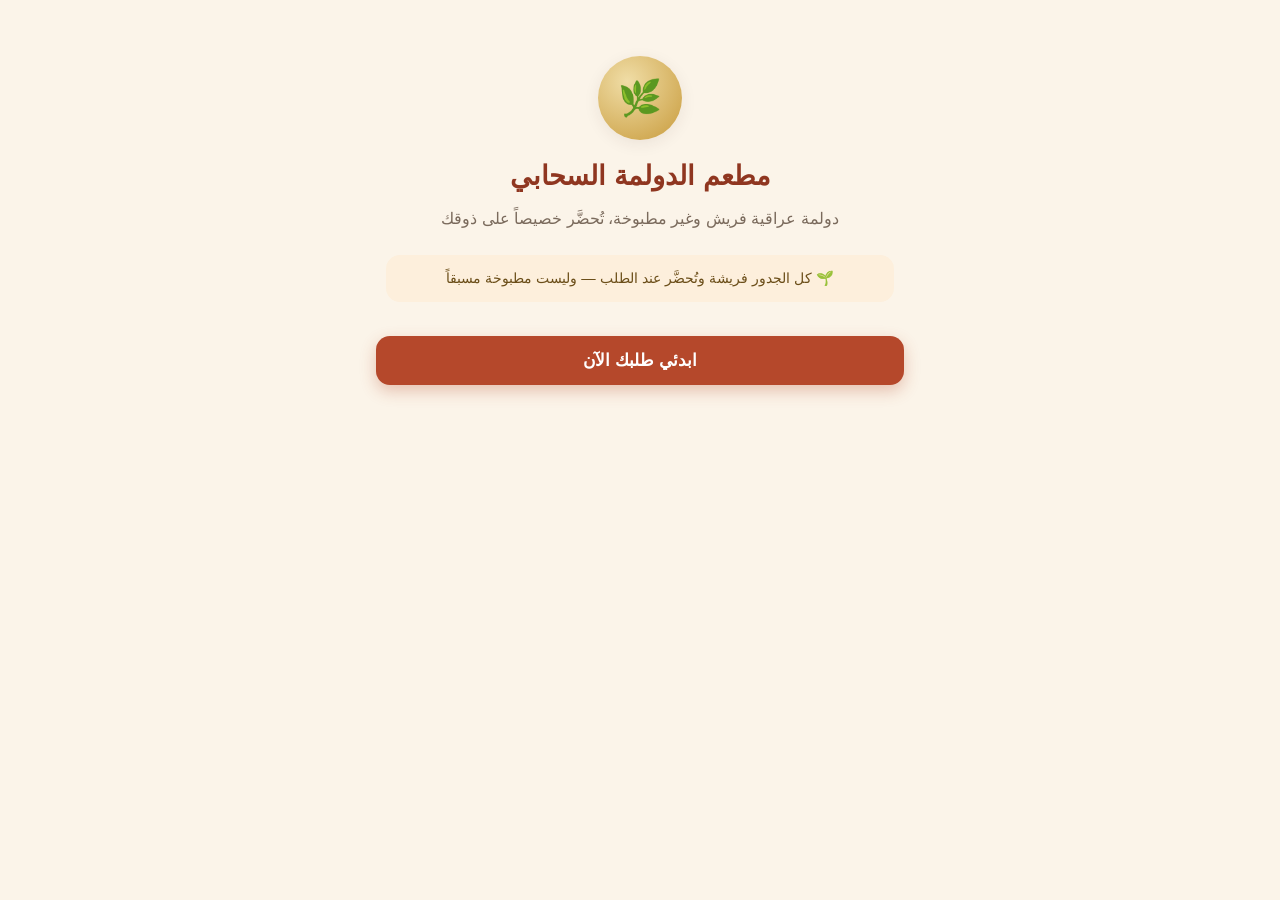
==== index.html @ 7b776a48 "Initial launch: Dolma Cloud Kitchen ordering + admin system" ====
<!doctype html>
<html lang="ar" dir="rtl">
<head>
<meta charset="UTF-8" />
<meta name="viewport" content="width=device-width, initial-scale=1, viewport-fit=cover" />
<title>مطعم الدولمة السحابي — دولمة عراقية فريش</title>
<meta name="description" content="اطلبي دولمة عراقية فريش وغير مطبوخة، مخصّصة على ذوقك، من مطعم سحابي منزلي." />
<link rel="stylesheet" href="css/style.css" />
<link rel="stylesheet" href="css/customer.css" />
</head>
<body>

<div class="container">

  <!-- ============================= الرئيسية ============================= -->
  <section class="screen active" data-screen="home">
    <div class="hero">
      <div class="hero-emblem">🌿</div>
      <h1>مطعم الدولمة السحابي</h1>
      <p>دولمة عراقية فريش وغير مطبوخة، تُحضَّر خصيصاً على ذوقك</p>
      <div class="hero-fresh-note">🌱 كل الجدور فريشة وتُحضَّر عند الطلب — وليست مطبوخة مسبقاً</div>
    </div>
    <button type="button" class="btn btn-primary btn-block" id="btn-start-order">ابدئي طلبك الآن</button>
  </section>

  <!-- ============================= أنواع الدولمة ============================= -->
  <section class="screen" data-screen="types">
    <div class="topbar">
      <button type="button" class="btn-back" data-back>‹ رجوع</button>
    </div>
    <div class="step-title">اختاري نوع الدولمة</div>
    <p class="step-subtitle">كل نوع له وصفة ومكوّنات خاصة به</p>
    <div class="choice-list" id="types-list">
      <div class="loading-spinner"></div>
    </div>
  </section>

  <!-- ============================= الحجم ============================= -->
  <section class="screen" data-screen="sizes">
    <div class="topbar">
      <button type="button" class="btn-back" data-back>‹ رجوع</button>
    </div>
    <div class="step-title">اختاري حجم الجدر</div>
    <p class="step-subtitle">حسب عدد الأشخاص</p>
    <div class="choice-list" id="sizes-list"></div>
  </section>

  <!-- ============================= تخصيص المكونات ============================= -->
  <section class="screen" data-screen="customize">
    <div class="topbar">
      <button type="button" class="btn-back" data-back>‹ رجوع</button>
    </div>
    <div class="step-title">اختاري مكونات جدرِك على ذوقك</div>
    <p class="step-subtitle">اضغطي على أي مكوّن لإلغاء اختياره</p>
    <div id="customize-content"><div class="loading-spinner"></div></div>
    <div class="sticky-footer">
      <div class="container">
        <button type="button" class="btn btn-primary btn-block" id="btn-customize-next">التالي</button>
      </div>
    </div>
  </section>

  <!-- ============================= الملاحظات ============================= -->
  <section class="screen" data-screen="notes">
    <div class="topbar">
      <button type="button" class="btn-back" data-back>‹ رجوع</button>
    </div>
    <div class="step-title">ملاحظات خاصة بالطلب</div>
    <p class="step-subtitle">مثلاً: بدون باقلاء بسبب الحساسية، بدون فلفل، أريد باذنجان أكثر...</p>
    <div class="alert alert-warning" style="margin-bottom:14px;">
      <span>⚠️</span>
      <span>إذا لديكِ حساسية من أي مكوّن، يرجى التأكد من إلغاء اختياره من الشاشة السابقة وذكر ذلك هنا أيضاً.</span>
    </div>
    <div class="field">
      <textarea id="notes-textarea" placeholder="اكتبي ملاحظتك هنا (اختياري)"></textarea>
    </div>
    <div class="sticky-footer">
      <div class="container">
        <button type="button" class="btn btn-primary btn-block" id="btn-notes-next">التالي</button>
      </div>
    </div>
  </section>

  <!-- ============================= ملخص الطلب ============================= -->
  <section class="screen" data-screen="summary">
    <div class="topbar">
      <button type="button" class="btn-back" data-back>‹ رجوع</button>
    </div>
    <div class="step-title">ملخص الطلب</div>
    <div id="summary-content"></div>
    <div class="sticky-footer">
      <div class="container">
        <button type="button" class="btn btn-primary btn-block" id="btn-summary-next">متابعة</button>
      </div>
    </div>
  </section>

  <!-- ============================= معلومات العميل ============================= -->
  <section class="screen" data-screen="customerInfo">
    <div class="topbar">
      <button type="button" class="btn-back" data-back>‹ رجوع</button>
    </div>
    <div class="step-title">معلوماتك</div>
    <p class="step-subtitle">نحتاجها للتواصل معك بخصوص الطلب</p>
    <div class="field">
      <label for="input-name">الاسم الكامل</label>
      <input type="text" id="input-name" placeholder="مثال: أم علي" />
    </div>
    <div class="field">
      <label for="input-phone">رقم الهاتف</label>
      <input type="tel" id="input-phone" placeholder="07xxxxxxxxx" inputmode="tel" />
    </div>
    <div class="field">
      <label for="input-address">العنوان (اختياري)</label>
      <input type="text" id="input-address" placeholder="المنطقة، أقرب نقطة دالة" />
    </div>
    <div id="customer-info-error" class="error-text" style="display:none;"></div>
    <div class="sticky-footer">
      <div class="container">
        <button type="button" class="btn btn-primary btn-block" id="btn-customerinfo-next">التالي</button>
      </div>
    </div>
  </section>

  <!-- ============================= موعد الاستلام ============================= -->
  <section class="screen" data-screen="pickup">
    <div class="topbar">
      <button type="button" class="btn-back" data-back>‹ رجوع</button>
    </div>
    <div class="step-title">موعد الاستلام</div>
    <p class="step-subtitle">حددي اليوم والوقت المناسبين لك</p>
    <div class="field">
      <label for="input-date">التاريخ</label>
      <input type="date" id="input-date" />
    </div>
    <div class="field">
      <label for="input-time">الوقت</label>
      <input type="time" id="input-time" />
    </div>
    <div id="final-recap"></div>
    <div id="pickup-error" class="error-text" style="display:none;"></div>
    <div class="sticky-footer">
      <div class="container">
        <button type="button" class="btn btn-primary btn-block" id="btn-confirm-order">تأكيد الحجز</button>
      </div>
    </div>
  </section>

  <!-- ============================= النجاح ============================= -->
  <section class="screen" data-screen="success">
    <div class="success-wrap">
      <div class="success-icon">✓</div>
      <h2>تم استلام طلبك بنجاح!</h2>
      <p id="success-message" style="color:var(--color-text-muted);"></p>
      <div class="order-number-box" id="order-number-box"></div>
      <button type="button" class="btn btn-secondary btn-block" id="btn-new-order">إرسال طلب جديد</button>
    </div>
  </section>

</div>

<script type="module" src="js/customer/app.js"></script>
</body>
</html>
---- css/style.css ----
/* =====================================================================
   Dolma Cloud Kitchen — أساسيات التصميم المشتركة
   هوية دافئة، منزلية، عراقية: طوبي + زيتوني + كريمي + لمسة ذهبية
   ===================================================================== */

:root {
  --color-bg: #FBF4E9;
  --color-surface: #FFFFFF;
  --color-surface-alt: #FDEFDC;
  --color-text: #3B2A20;
  --color-text-muted: #7A6A5C;
  --color-brick: #B5482B;
  --color-brick-dark: #8F3620;
  --color-olive: #5C6B3F;
  --color-olive-dark: #445030;
  --color-gold: #C89B3C;
  --color-gold-light: #F0DDA6;
  --color-danger: #B3261E;
  --color-danger-bg: #FBEAE8;
  --color-success: #2E7D4F;
  --color-border: #E7DCC9;

  --radius-sm: 8px;
  --radius-md: 14px;
  --radius-lg: 22px;
  --shadow-card: 0 4px 16px rgba(59, 42, 32, 0.08);
  --shadow-pop: 0 10px 30px rgba(59, 42, 32, 0.16);

  --font-base: 'Segoe UI', Tahoma, 'Noto Kufi Arabic', Arial, sans-serif;
}

* {
  box-sizing: border-box;
}

html, body {
  margin: 0;
  padding: 0;
}

body {
  background: var(--color-bg);
  color: var(--color-text);
  font-family: var(--font-base);
  direction: rtl;
  text-align: right;
  line-height: 1.6;
  -webkit-font-smoothing: antialiased;
  min-height: 100vh;
}

img {
  max-width: 100%;
  display: block;
}

button {
  font-family: inherit;
}

input, textarea, select {
  font-family: inherit;
  font-size: 1rem;
}

a {
  color: inherit;
}

.container {
  max-width: 560px;
  margin: 0 auto;
  padding: 0 16px;
}

/* ---------------------------------------------------------------------
   أزرار
   --------------------------------------------------------------------- */
.btn {
  display: inline-flex;
  align-items: center;
  justify-content: center;
  gap: 8px;
  border: none;
  border-radius: var(--radius-md);
  padding: 14px 20px;
  font-size: 1.05rem;
  font-weight: 600;
  cursor: pointer;
  transition: transform .08s ease, box-shadow .15s ease, background .15s ease;
  min-height: 48px;
}

.btn:active {
  transform: scale(0.98);
}

.btn-primary {
  background: var(--color-brick);
  color: #fff;
  box-shadow: 0 6px 16px rgba(181, 72, 43, 0.3);
}

.btn-primary:hover { background: var(--color-brick-dark); }

.btn-secondary {
  background: var(--color-surface);
  color: var(--color-text);
  border: 1.5px solid var(--color-border);
}

.btn-secondary:hover { border-color: var(--color-brick); }

.btn-block {
  width: 100%;
}

.btn-gold {
  background: var(--color-gold);
  color: #fff;
}

.btn:disabled {
  opacity: 0.5;
  cursor: not-allowed;
}

.btn-back {
  background: transparent;
  color: var(--color-text-muted);
  padding: 8px 4px;
  font-weight: 600;
  min-height: auto;
}

/* ---------------------------------------------------------------------
   بطاقات عامة
   --------------------------------------------------------------------- */
.card {
  background: var(--color-surface);
  border-radius: var(--radius-lg);
  box-shadow: var(--shadow-card);
  padding: 18px;
}

.badge {
  display: inline-block;
  padding: 4px 10px;
  border-radius: 999px;
  font-size: 0.78rem;
  font-weight: 700;
}

.badge-allergen {
  background: var(--color-danger-bg);
  color: var(--color-danger);
}

.badge-gold {
  background: var(--color-gold-light);
  color: #6B4E19;
}

/* ---------------------------------------------------------------------
   تنبيهات
   --------------------------------------------------------------------- */
.alert {
  border-radius: var(--radius-md);
  padding: 12px 14px;
  font-size: 0.92rem;
  display: flex;
  gap: 10px;
  align-items: flex-start;
}

.alert-warning {
  background: #FFF4DC;
  color: #6B4E19;
  border: 1px solid #E9CB84;
}

.alert-danger {
  background: var(--color-danger-bg);
  color: var(--color-danger);
  border: 1px solid #E9B4AF;
}

/* ---------------------------------------------------------------------
   شاشات المعالج (Wizard)
   --------------------------------------------------------------------- */
.screen {
  display: none;
  padding: 20px 0 100px;
  animation: fadeIn .25s ease;
}

.screen.active {
  display: block;
}

@keyframes fadeIn {
  from { opacity: 0; transform: translateY(6px); }
  to { opacity: 1; transform: translateY(0); }
}

.topbar {
  display: flex;
  align-items: center;
  justify-content: space-between;
  padding: 14px 0 6px;
}

.step-title {
  font-size: 1.3rem;
  font-weight: 800;
  margin: 4px 0 6px;
}

.step-subtitle {
  color: var(--color-text-muted);
  margin: 0 0 18px;
  font-size: 0.95rem;
}

.progress-dots {
  display: flex;
  gap: 6px;
  justify-content: center;
  margin: 10px 0 4px;
}

.progress-dots span {
  width: 7px;
  height: 7px;
  border-radius: 50%;
  background: var(--color-border);
}

.progress-dots span.done {
  background: var(--color-gold);
}

.sticky-footer {
  position: fixed;
  bottom: 0;
  right: 0;
  left: 0;
  background: linear-gradient(to top, var(--color-bg) 70%, transparent);
  padding: 16px;
}

.sticky-footer .container {
  padding: 0;
}

/* ---------------------------------------------------------------------
   Loading / حالات فارغة
   --------------------------------------------------------------------- */
.loading-spinner {
  width: 28px;
  height: 28px;
  border: 3px solid var(--color-border);
  border-top-color: var(--color-brick);
  border-radius: 50%;
  animation: spin 0.8s linear infinite;
  margin: 30px auto;
}

@keyframes spin {
  to { transform: rotate(360deg); }
}

.empty-state {
  text-align: center;
  color: var(--color-text-muted);
  padding: 30px 10px;
}

.field {
  margin-bottom: 16px;
}

.field label {
  display: block;
  font-weight: 700;
  margin-bottom: 6px;
  font-size: 0.92rem;
}

.field input[type="text"],
.field input[type="tel"],
.field input[type="date"],
.field input[type="time"],
.field textarea {
  width: 100%;
  padding: 13px 14px;
  border-radius: var(--radius-sm);
  border: 1.5px solid var(--color-border);
  background: var(--color-surface);
  color: var(--color-text);
}

.field textarea {
  min-height: 100px;
  resize: vertical;
}

.field input:focus,
.field textarea:focus {
  outline: none;
  border-color: var(--color-brick);
}

.field-hint {
  font-size: 0.8rem;
  color: var(--color-text-muted);
  margin-top: 4px;
}

.error-text {
  color: var(--color-danger);
  font-size: 0.88rem;
  margin-top: 6px;
}
---- css/customer.css ----
/* =====================================================================
   Dolma Cloud Kitchen — تصميم واجهة الزبون
   ===================================================================== */

/* ---------------------------------------------------------------------
   الشاشة الرئيسية
   --------------------------------------------------------------------- */
.hero {
  text-align: center;
  padding: 36px 10px 10px;
}

.hero-emblem {
  width: 84px;
  height: 84px;
  margin: 0 auto 14px;
  border-radius: 50%;
  background: radial-gradient(circle at 35% 30%, var(--color-gold-light), var(--color-gold));
  display: flex;
  align-items: center;
  justify-content: center;
  font-size: 2.2rem;
  box-shadow: var(--shadow-card);
}

.hero h1 {
  font-size: 1.7rem;
  margin: 0 0 8px;
  color: var(--color-brick-dark);
}

.hero p {
  color: var(--color-text-muted);
  margin: 0 0 24px;
  font-size: 1rem;
}

.hero-fresh-note {
  background: var(--color-surface-alt);
  border-radius: var(--radius-md);
  padding: 12px 16px;
  font-size: 0.9rem;
  color: #6B4E19;
  margin-bottom: 24px;
}

/* ---------------------------------------------------------------------
   بطاقات اختيار (أنواع / أحجام)
   --------------------------------------------------------------------- */
.choice-list {
  display: flex;
  flex-direction: column;
  gap: 12px;
}

.choice-card {
  display: flex;
  align-items: center;
  gap: 14px;
  background: var(--color-surface);
  border: 1.5px solid var(--color-border);
  border-radius: var(--radius-lg);
  padding: 16px;
  cursor: pointer;
  text-align: right;
  width: 100%;
  transition: border-color .15s ease, box-shadow .15s ease;
}

.choice-card:hover,
.choice-card:focus-visible {
  border-color: var(--color-brick);
  box-shadow: var(--shadow-card);
}

.choice-icon {
  width: 52px;
  height: 52px;
  flex-shrink: 0;
  border-radius: 50%;
  background: var(--color-surface-alt);
  display: flex;
  align-items: center;
  justify-content: center;
  font-size: 1.5rem;
}

.choice-body {
  flex: 1;
}

.choice-body h3 {
  margin: 0 0 4px;
  font-size: 1.05rem;
}

.choice-body p {
  margin: 0;
  color: var(--color-text-muted);
  font-size: 0.86rem;
}

.choice-arrow {
  color: var(--color-text-muted);
  font-size: 1.2rem;
}

/* ---------------------------------------------------------------------
   تخصيص المكونات — Chips كبيرة صديقة للمس
   --------------------------------------------------------------------- */
.ingredient-grid {
  display: grid;
  grid-template-columns: repeat(2, 1fr);
  gap: 10px;
  margin-bottom: 18px;
}

.ingredient-chip {
  position: relative;
  display: flex;
  align-items: center;
  gap: 10px;
  padding: 14px 12px;
  border-radius: var(--radius-md);
  border: 2px solid var(--color-border);
  background: var(--color-surface);
  cursor: pointer;
  user-select: none;
  min-height: 56px;
  transition: all .12s ease;
}

.ingredient-chip .chip-check {
  width: 24px;
  height: 24px;
  border-radius: 50%;
  border: 2px solid var(--color-border);
  display: flex;
  align-items: center;
  justify-content: center;
  flex-shrink: 0;
  font-size: 0.9rem;
  color: transparent;
  background: #fff;
}

.ingredient-chip.selected {
  border-color: var(--color-olive);
  background: #F1F5E9;
}

.ingredient-chip.selected .chip-check {
  background: var(--color-olive);
  border-color: var(--color-olive);
  color: #fff;
}

.ingredient-chip.excluded-look {
  opacity: 0.55;
}

.ingredient-chip .chip-name {
  font-weight: 600;
  font-size: 0.98rem;
}

.ingredient-chip .chip-allergen {
  position: absolute;
  top: -8px;
  left: -6px;
  font-size: 0.68rem;
}

.section-label {
  font-weight: 800;
  margin: 22px 0 10px;
  font-size: 1rem;
}

.core-note {
  color: var(--color-text-muted);
  font-size: 0.85rem;
  background: var(--color-surface-alt);
  border-radius: var(--radius-sm);
  padding: 10px 12px;
  margin-bottom: 16px;
}

.addon-row {
  display: flex;
  align-items: center;
  justify-content: space-between;
  padding: 14px;
  border-radius: var(--radius-md);
  border: 2px solid var(--color-border);
  background: var(--color-surface);
  margin-bottom: 10px;
  cursor: pointer;
}

.addon-row.selected {
  border-color: var(--color-gold);
  background: #FFF8EA;
}

.addon-row .addon-price {
  font-weight: 700;
  color: var(--color-gold);
  font-size: 0.9rem;
}

/* ---------------------------------------------------------------------
   ملخص الطلب
   --------------------------------------------------------------------- */
.summary-block {
  margin-bottom: 18px;
}

.summary-block h4 {
  margin: 0 0 8px;
  font-size: 0.95rem;
  color: var(--color-text-muted);
}

.summary-list {
  list-style: none;
  margin: 0;
  padding: 0;
  display: flex;
  flex-direction: column;
  gap: 6px;
}

.summary-list li {
  display: flex;
  align-items: center;
  gap: 8px;
  font-size: 0.95rem;
}

.summary-list li.included::before {
  content: "✓";
  color: var(--color-success);
  font-weight: 800;
}

.summary-list li.excluded::before {
  content: "✗";
  color: var(--color-danger);
  font-weight: 800;
}

.summary-list li.excluded {
  color: var(--color-text-muted);
  text-decoration: line-through;
}

.summary-notes {
  background: var(--color-surface-alt);
  border-radius: var(--radius-sm);
  padding: 10px 12px;
  font-size: 0.9rem;
  white-space: pre-wrap;
}

.price-box {
  display: flex;
  align-items: center;
  justify-content: space-between;
  background: var(--color-brick);
  color: #fff;
  border-radius: var(--radius-lg);
  padding: 18px 20px;
  margin-top: 6px;
}

.price-box .price-label {
  font-size: 0.9rem;
  opacity: 0.9;
}

.price-box .price-value {
  font-size: 1.5rem;
  font-weight: 800;
}

.price-box.pending {
  background: var(--color-gold);
}

/* ---------------------------------------------------------------------
   شاشة النجاح
   --------------------------------------------------------------------- */
.success-wrap {
  text-align: center;
  padding: 40px 10px;
}

.success-icon {
  width: 88px;
  height: 88px;
  border-radius: 50%;
  background: #E4F3E9;
  color: var(--color-success);
  display: flex;
  align-items: center;
  justify-content: center;
  font-size: 2.4rem;
  margin: 0 auto 18px;
}

.order-number-box {
  background: var(--color-surface);
  border: 2px dashed var(--color-gold);
  border-radius: var(--radius-md);
  padding: 14px;
  font-size: 1.2rem;
  font-weight: 800;
  letter-spacing: 1px;
  margin: 18px 0;
}

@media (max-width: 380px) {
  .ingredient-grid {
    grid-template-columns: 1fr;
  }
}
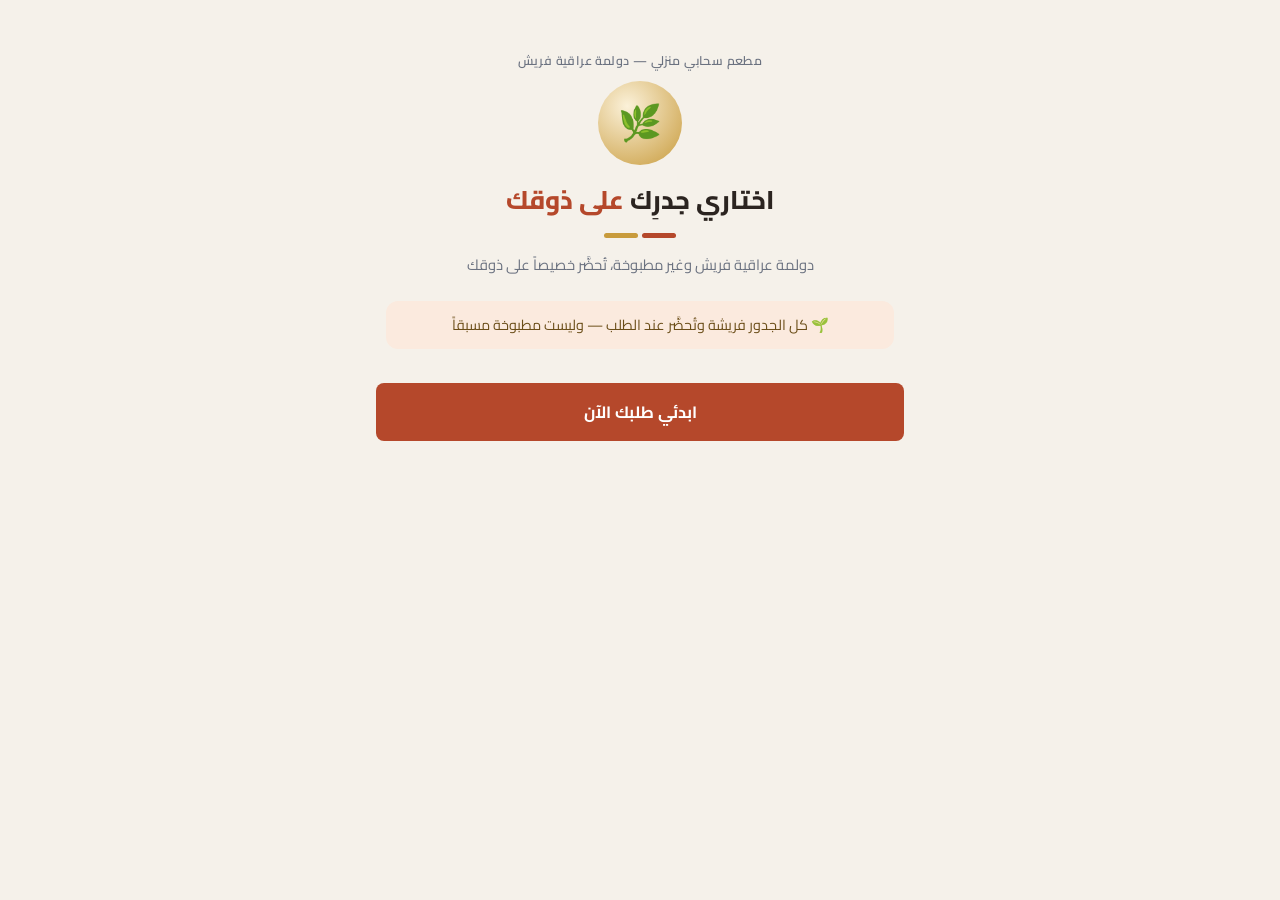
==== commit 79dde91e: "Redesign UI to match promotion-calculator design language (Cairo font, flat bordered cards, outline " ====
--- a/index.html
+++ b/index.html
@@ -5,6 +5,9 @@
 <meta name="viewport" content="width=device-width, initial-scale=1, viewport-fit=cover" />
 <title>مطعم الدولمة السحابي — دولمة عراقية فريش</title>
 <meta name="description" content="اطلبي دولمة عراقية فريش وغير مطبوخة، مخصّصة على ذوقك، من مطعم سحابي منزلي." />
+<link rel="preconnect" href="https://fonts.googleapis.com" />
+<link rel="preconnect" href="https://fonts.gstatic.com" crossorigin />
+<link href="https://fonts.googleapis.com/css2?family=Cairo:wght@400;500;600;700;800&display=swap" rel="stylesheet" />
 <link rel="stylesheet" href="css/style.css" />
 <link rel="stylesheet" href="css/customer.css" />
 </head>
@@ -15,8 +18,10 @@
   <!-- ============================= الرئيسية ============================= -->
   <section class="screen active" data-screen="home">
     <div class="hero">
+      <div class="hero-eyebrow">مطعم سحابي منزلي — دولمة عراقية فريش</div>
       <div class="hero-emblem">🌿</div>
-      <h1>مطعم الدولمة السحابي</h1>
+      <h1>اختاري جدرِك <span>على ذوقك</span></h1>
+      <div class="hero-rule"><span class="r1"></span><span class="r2"></span></div>
       <p>دولمة عراقية فريش وغير مطبوخة، تُحضَّر خصيصاً على ذوقك</p>
       <div class="hero-fresh-note">🌱 كل الجدور فريشة وتُحضَّر عند الطلب — وليست مطبوخة مسبقاً</div>
     </div>
--- a/css/style.css
+++ b/css/style.css
@@ -4,29 +4,32 @@
    ===================================================================== */
 
 :root {
-  --color-bg: #FBF4E9;
+  --color-bg: #F5F1EA;
   --color-surface: #FFFFFF;
-  --color-surface-alt: #FDEFDC;
-  --color-text: #3B2A20;
-  --color-text-muted: #7A6A5C;
+  --color-surface-alt: #FBEADE;
+  --color-text: #2B2420;
+  --color-text-muted: #6B7280;
   --color-brick: #B5482B;
   --color-brick-dark: #8F3620;
+  --color-brick-soft: #FBEADE;
   --color-olive: #5C6B3F;
   --color-olive-dark: #445030;
   --color-gold: #C89B3C;
-  --color-gold-light: #F0DDA6;
-  --color-danger: #B3261E;
+  --color-gold-light: #FBF1D9;
+  --color-danger: #A63A2B;
   --color-danger-bg: #FBEAE8;
-  --color-success: #2E7D4F;
-  --color-border: #E7DCC9;
-
+  --color-success: #1B7A4A;
+  --color-border: #E4E1DA;
+
+  /* نفس منطق الحواف والمسافات المعتمد في حاسبة الترقية العلمية: بطاقات مسطّحة
+     بحدود خفيفة بدل ظل ثقيل، وأزرار/حقول بحواف أصغر */
   --radius-sm: 8px;
-  --radius-md: 14px;
-  --radius-lg: 22px;
-  --shadow-card: 0 4px 16px rgba(59, 42, 32, 0.08);
-  --shadow-pop: 0 10px 30px rgba(59, 42, 32, 0.16);
-
-  --font-base: 'Segoe UI', Tahoma, 'Noto Kufi Arabic', Arial, sans-serif;
+  --radius-md: 12px;
+  --radius-lg: 16px;
+  --shadow-card: none;
+  --shadow-pop: 0 10px 30px rgba(43, 36, 32, 0.14);
+
+  --font-base: 'Cairo', Tahoma, 'Noto Kufi Arabic', Arial, sans-serif;
 }
 
 * {
@@ -44,9 +47,10 @@
   font-family: var(--font-base);
   direction: rtl;
   text-align: right;
-  line-height: 1.6;
+  line-height: 1.7;
   -webkit-font-smoothing: antialiased;
   min-height: 100vh;
+  font-variant-numeric: tabular-nums;
 }
 
 img {
@@ -82,12 +86,12 @@
   justify-content: center;
   gap: 8px;
   border: none;
-  border-radius: var(--radius-md);
+  border-radius: var(--radius-sm);
   padding: 14px 20px;
-  font-size: 1.05rem;
-  font-weight: 600;
+  font-size: 1.02rem;
+  font-weight: 700;
   cursor: pointer;
-  transition: transform .08s ease, box-shadow .15s ease, background .15s ease;
+  transition: transform .08s ease, background .15s ease, border-color .15s ease;
   min-height: 48px;
 }
 
@@ -98,7 +102,6 @@
 .btn-primary {
   background: var(--color-brick);
   color: #fff;
-  box-shadow: 0 6px 16px rgba(181, 72, 43, 0.3);
 }
 
 .btn-primary:hover { background: var(--color-brick-dark); }
@@ -111,6 +114,15 @@
 
 .btn-secondary:hover { border-color: var(--color-brick); }
 
+/* أزرار Outline — مطابقة لأسلوب btn-outline في حاسبة الترقية: خلفية بيضاء + حد وخط بلون العلامة */
+.btn-outline {
+  background: var(--color-surface);
+  color: var(--color-brick);
+  border: 1.5px solid var(--color-brick);
+}
+
+.btn-outline:hover { background: var(--color-brick-soft); }
+
 .btn-block {
   width: 100%;
 }
@@ -138,17 +150,30 @@
    --------------------------------------------------------------------- */
 .card {
   background: var(--color-surface);
-  border-radius: var(--radius-lg);
-  box-shadow: var(--shadow-card);
-  padding: 18px;
+  border: 1px solid var(--color-border);
+  border-radius: var(--radius-md);
+  padding: 20px;
+}
+
+.card h2, .card h3, .card h4 {
+  display: flex;
+  align-items: center;
+  gap: 10px;
+}
+
+.card .hint {
+  font-size: 0.82rem;
+  color: var(--color-text-muted);
+  margin: 4px 0 14px;
 }
 
 .badge {
   display: inline-block;
-  padding: 4px 10px;
+  padding: 2px 10px;
   border-radius: 999px;
-  font-size: 0.78rem;
+  font-size: 0.72rem;
   font-weight: 700;
+  white-space: nowrap;
 }
 
 .badge-allergen {
@@ -159,6 +184,11 @@
 .badge-gold {
   background: var(--color-gold-light);
   color: #6B4E19;
+}
+
+.badge-brick {
+  background: var(--color-brick-soft);
+  color: var(--color-brick);
 }
 
 /* ---------------------------------------------------------------------
--- a/css/customer.css
+++ b/css/customer.css
@@ -7,7 +7,15 @@
    --------------------------------------------------------------------- */
 .hero {
   text-align: center;
-  padding: 36px 10px 10px;
+  padding: 30px 10px 10px;
+}
+
+.hero-eyebrow {
+  font-size: 0.78rem;
+  letter-spacing: 0.4px;
+  color: var(--color-text-muted);
+  font-weight: 600;
+  margin-bottom: 10px;
 }
 
 .hero-emblem {
@@ -20,19 +28,40 @@
   align-items: center;
   justify-content: center;
   font-size: 2.2rem;
-  box-shadow: var(--shadow-card);
 }
 
 .hero h1 {
-  font-size: 1.7rem;
-  margin: 0 0 8px;
-  color: var(--color-brick-dark);
-}
+  font-size: 1.6rem;
+  font-weight: 800;
+  margin: 0 0 10px;
+  color: var(--color-text);
+}
+
+.hero h1 span {
+  color: var(--color-brick);
+}
+
+.hero-rule {
+  display: flex;
+  gap: 4px;
+  justify-content: center;
+  width: 72px;
+  margin: 0 auto 14px;
+}
+
+.hero-rule span {
+  height: 5px;
+  border-radius: 3px;
+  flex: 1;
+}
+
+.hero-rule .r1 { background: var(--color-brick); }
+.hero-rule .r2 { background: var(--color-gold); }
 
 .hero p {
   color: var(--color-text-muted);
   margin: 0 0 24px;
-  font-size: 1rem;
+  font-size: 0.92rem;
 }
 
 .hero-fresh-note {
@@ -59,18 +88,18 @@
   gap: 14px;
   background: var(--color-surface);
   border: 1.5px solid var(--color-border);
-  border-radius: var(--radius-lg);
+  border-radius: var(--radius-md);
   padding: 16px;
   cursor: pointer;
   text-align: right;
   width: 100%;
-  transition: border-color .15s ease, box-shadow .15s ease;
+  transition: border-color .15s ease, background .15s ease;
 }
 
 .choice-card:hover,
 .choice-card:focus-visible {
   border-color: var(--color-brick);
-  box-shadow: var(--shadow-card);
+  background: var(--color-brick-soft);
 }
 
 .choice-icon {
@@ -267,11 +296,12 @@
   display: flex;
   align-items: center;
   justify-content: space-between;
-  background: var(--color-brick);
+  background: var(--color-text);
   color: #fff;
-  border-radius: var(--radius-lg);
+  border-radius: var(--radius-md);
   padding: 18px 20px;
   margin-top: 6px;
+  border-top: 3px solid var(--color-brick);
 }
 
 .price-box .price-label {
@@ -285,7 +315,12 @@
 }
 
 .price-box.pending {
-  background: var(--color-gold);
+  background: var(--color-text);
+  border-top-color: var(--color-gold);
+}
+
+.price-box.pending .price-value {
+  color: var(--color-gold-light);
 }
 
 /* ---------------------------------------------------------------------
@@ -318,6 +353,7 @@
   font-weight: 800;
   letter-spacing: 1px;
   margin: 18px 0;
+  font-variant-numeric: tabular-nums;
 }
 
 @media (max-width: 380px) {
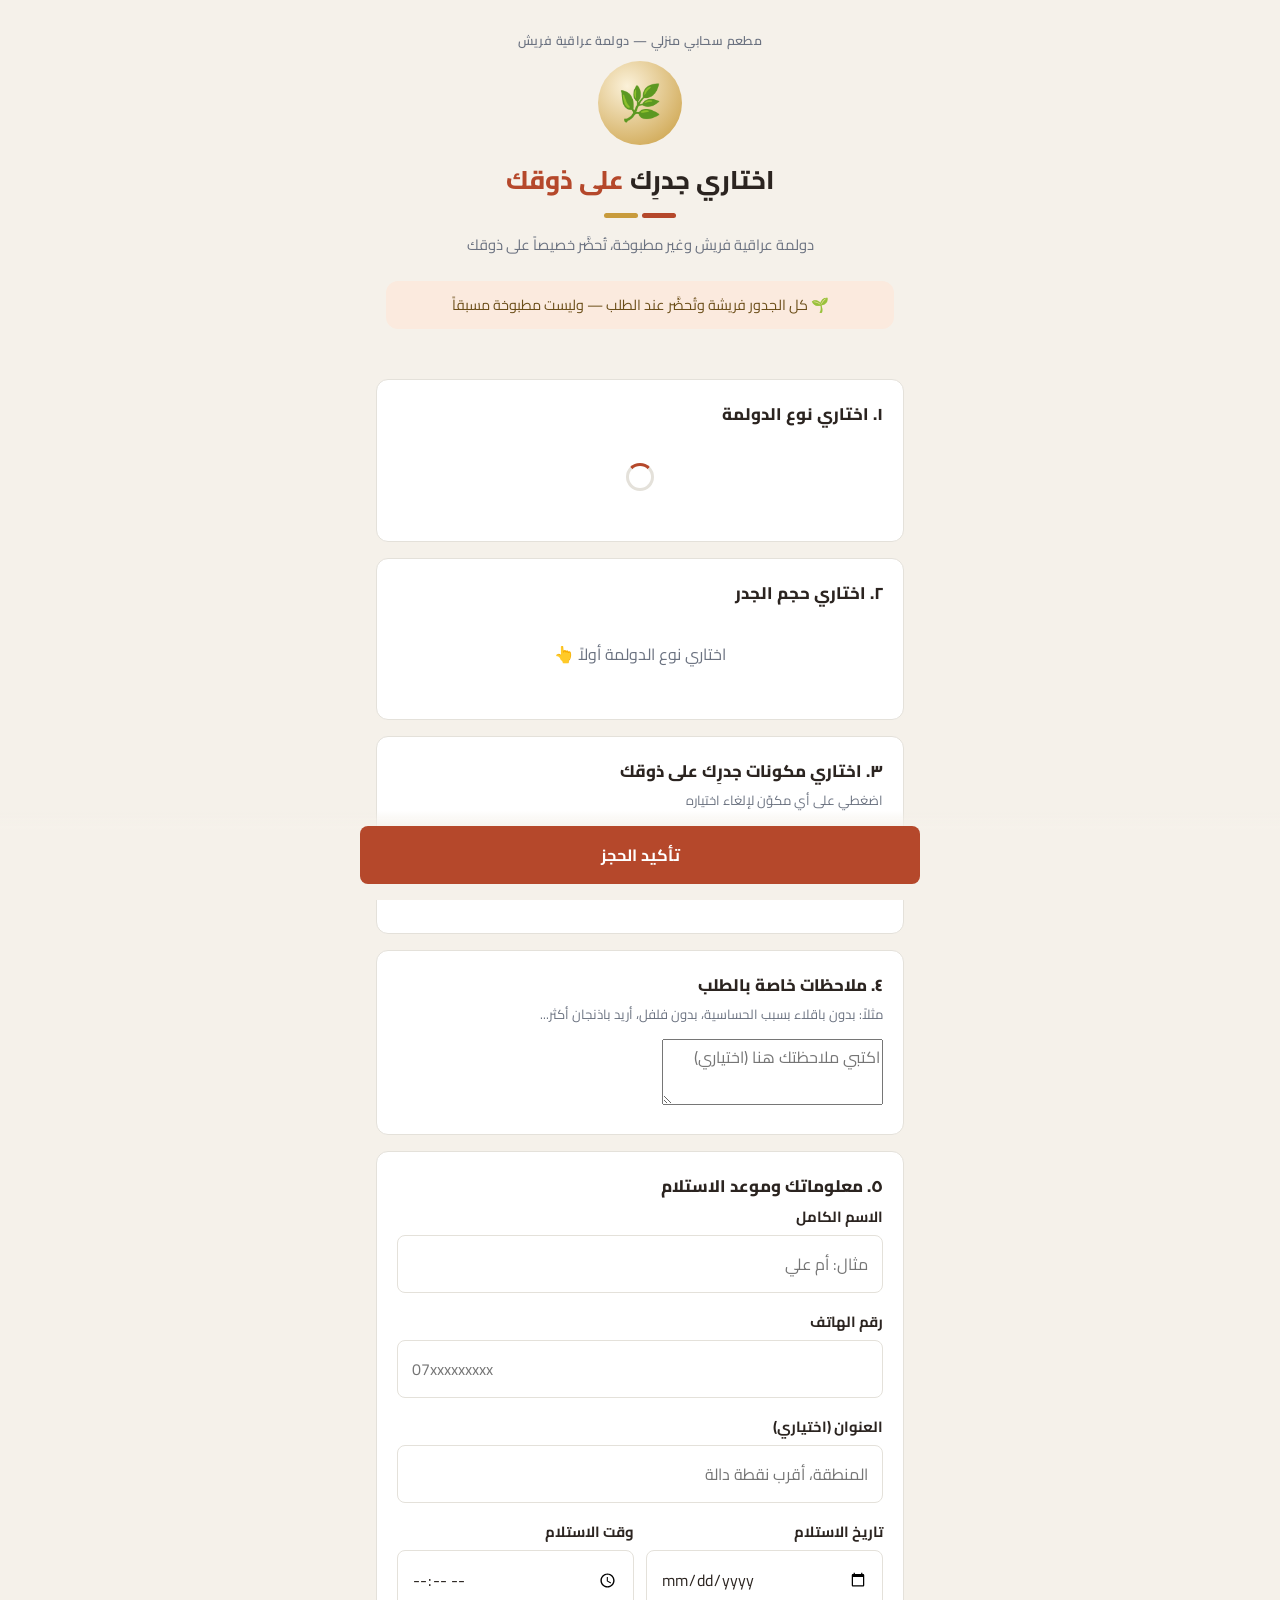
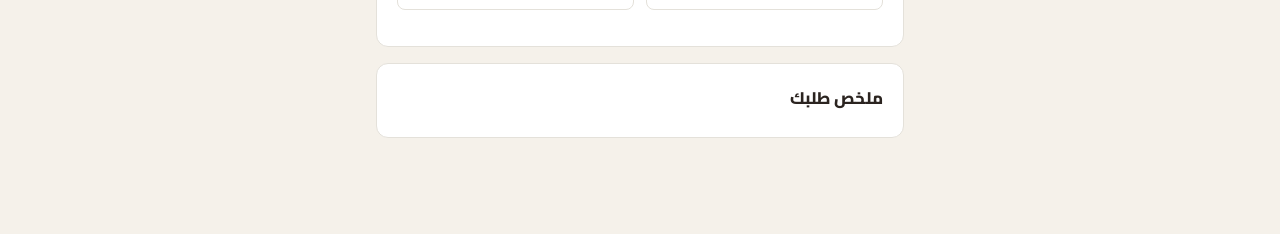
==== commit 2730a2f5: "Redesign customer flow as a single continuous page (no screen navigation) with a live-updating order" ====
--- a/index.html
+++ b/index.html
@@ -15,8 +15,9 @@
 
 <div class="container">
 
-  <!-- ============================= الرئيسية ============================= -->
-  <section class="screen active" data-screen="home">
+  <!-- ============================= صفحة الطلب — كل شيء في مكان واحد ============================= -->
+  <div id="order-view">
+
     <div class="hero">
       <div class="hero-eyebrow">مطعم سحابي منزلي — دولمة عراقية فريش</div>
       <div class="hero-emblem">🌿</div>
@@ -25,134 +26,69 @@
       <p>دولمة عراقية فريش وغير مطبوخة، تُحضَّر خصيصاً على ذوقك</p>
       <div class="hero-fresh-note">🌱 كل الجدور فريشة وتُحضَّر عند الطلب — وليست مطبوخة مسبقاً</div>
     </div>
-    <button type="button" class="btn btn-primary btn-block" id="btn-start-order">ابدئي طلبك الآن</button>
-  </section>
 
-  <!-- ============================= أنواع الدولمة ============================= -->
-  <section class="screen" data-screen="types">
-    <div class="topbar">
-      <button type="button" class="btn-back" data-back>‹ رجوع</button>
+    <div class="card step-card">
+      <h2>١. اختاري نوع الدولمة</h2>
+      <div class="choice-list" id="types-list"><div class="loading-spinner"></div></div>
     </div>
-    <div class="step-title">اختاري نوع الدولمة</div>
-    <p class="step-subtitle">كل نوع له وصفة ومكوّنات خاصة به</p>
-    <div class="choice-list" id="types-list">
-      <div class="loading-spinner"></div>
-    </div>
-  </section>
 
-  <!-- ============================= الحجم ============================= -->
-  <section class="screen" data-screen="sizes">
-    <div class="topbar">
-      <button type="button" class="btn-back" data-back>‹ رجوع</button>
-    </div>
-    <div class="step-title">اختاري حجم الجدر</div>
-    <p class="step-subtitle">حسب عدد الأشخاص</p>
-    <div class="choice-list" id="sizes-list"></div>
-  </section>
-
-  <!-- ============================= تخصيص المكونات ============================= -->
-  <section class="screen" data-screen="customize">
-    <div class="topbar">
-      <button type="button" class="btn-back" data-back>‹ رجوع</button>
-    </div>
-    <div class="step-title">اختاري مكونات جدرِك على ذوقك</div>
-    <p class="step-subtitle">اضغطي على أي مكوّن لإلغاء اختياره</p>
-    <div id="customize-content"><div class="loading-spinner"></div></div>
-    <div class="sticky-footer">
-      <div class="container">
-        <button type="button" class="btn btn-primary btn-block" id="btn-customize-next">التالي</button>
+    <div class="card step-card">
+      <h2>٢. اختاري حجم الجدر</h2>
+      <div class="choice-list" id="sizes-list">
+        <div class="empty-state">اختاري نوع الدولمة أولاً 👆</div>
       </div>
     </div>
-  </section>
 
-  <!-- ============================= الملاحظات ============================= -->
-  <section class="screen" data-screen="notes">
-    <div class="topbar">
-      <button type="button" class="btn-back" data-back>‹ رجوع</button>
+    <div class="card step-card">
+      <h2>٣. اختاري مكونات جدرِك على ذوقك</h2>
+      <p class="hint">اضغطي على أي مكوّن لإلغاء اختياره</p>
+      <div id="customize-content">
+        <div class="empty-state">اختاري النوع والحجم ليظهر لكِ المكونات</div>
+      </div>
     </div>
-    <div class="step-title">ملاحظات خاصة بالطلب</div>
-    <p class="step-subtitle">مثلاً: بدون باقلاء بسبب الحساسية، بدون فلفل، أريد باذنجان أكثر...</p>
-    <div class="alert alert-warning" style="margin-bottom:14px;">
-      <span>⚠️</span>
-      <span>إذا لديكِ حساسية من أي مكوّن، يرجى التأكد من إلغاء اختياره من الشاشة السابقة وذكر ذلك هنا أيضاً.</span>
-    </div>
-    <div class="field">
+
+    <div class="card step-card">
+      <h2>٤. ملاحظات خاصة بالطلب</h2>
+      <p class="hint">مثلاً: بدون باقلاء بسبب الحساسية، بدون فلفل، أريد باذنجان أكثر...</p>
       <textarea id="notes-textarea" placeholder="اكتبي ملاحظتك هنا (اختياري)"></textarea>
     </div>
-    <div class="sticky-footer">
-      <div class="container">
-        <button type="button" class="btn btn-primary btn-block" id="btn-notes-next">التالي</button>
+
+    <div class="card step-card">
+      <h2>٥. معلوماتك وموعد الاستلام</h2>
+      <div class="field">
+        <label for="input-name">الاسم الكامل</label>
+        <input type="text" id="input-name" placeholder="مثال: أم علي" />
+      </div>
+      <div class="field">
+        <label for="input-phone">رقم الهاتف</label>
+        <input type="tel" id="input-phone" placeholder="07xxxxxxxxx" inputmode="tel" />
+      </div>
+      <div class="field">
+        <label for="input-address">العنوان (اختياري)</label>
+        <input type="text" id="input-address" placeholder="المنطقة، أقرب نقطة دالة" />
+      </div>
+      <div class="grid-2">
+        <div class="field">
+          <label for="input-date">تاريخ الاستلام</label>
+          <input type="date" id="input-date" />
+        </div>
+        <div class="field">
+          <label for="input-time">وقت الاستلام</label>
+          <input type="time" id="input-time" />
+        </div>
       </div>
     </div>
-  </section>
 
-  <!-- ============================= ملخص الطلب ============================= -->
-  <section class="screen" data-screen="summary">
-    <div class="topbar">
-      <button type="button" class="btn-back" data-back>‹ رجوع</button>
+    <div class="card step-card" id="summary-card">
+      <h2>ملخص طلبك</h2>
+      <div id="summary-content"></div>
     </div>
-    <div class="step-title">ملخص الطلب</div>
-    <div id="summary-content"></div>
-    <div class="sticky-footer">
-      <div class="container">
-        <button type="button" class="btn btn-primary btn-block" id="btn-summary-next">متابعة</button>
-      </div>
-    </div>
-  </section>
 
-  <!-- ============================= معلومات العميل ============================= -->
-  <section class="screen" data-screen="customerInfo">
-    <div class="topbar">
-      <button type="button" class="btn-back" data-back>‹ رجوع</button>
-    </div>
-    <div class="step-title">معلوماتك</div>
-    <p class="step-subtitle">نحتاجها للتواصل معك بخصوص الطلب</p>
-    <div class="field">
-      <label for="input-name">الاسم الكامل</label>
-      <input type="text" id="input-name" placeholder="مثال: أم علي" />
-    </div>
-    <div class="field">
-      <label for="input-phone">رقم الهاتف</label>
-      <input type="tel" id="input-phone" placeholder="07xxxxxxxxx" inputmode="tel" />
-    </div>
-    <div class="field">
-      <label for="input-address">العنوان (اختياري)</label>
-      <input type="text" id="input-address" placeholder="المنطقة، أقرب نقطة دالة" />
-    </div>
-    <div id="customer-info-error" class="error-text" style="display:none;"></div>
-    <div class="sticky-footer">
-      <div class="container">
-        <button type="button" class="btn btn-primary btn-block" id="btn-customerinfo-next">التالي</button>
-      </div>
-    </div>
-  </section>
-
-  <!-- ============================= موعد الاستلام ============================= -->
-  <section class="screen" data-screen="pickup">
-    <div class="topbar">
-      <button type="button" class="btn-back" data-back>‹ رجوع</button>
-    </div>
-    <div class="step-title">موعد الاستلام</div>
-    <p class="step-subtitle">حددي اليوم والوقت المناسبين لك</p>
-    <div class="field">
-      <label for="input-date">التاريخ</label>
-      <input type="date" id="input-date" />
-    </div>
-    <div class="field">
-      <label for="input-time">الوقت</label>
-      <input type="time" id="input-time" />
-    </div>
-    <div id="final-recap"></div>
-    <div id="pickup-error" class="error-text" style="display:none;"></div>
-    <div class="sticky-footer">
-      <div class="container">
-        <button type="button" class="btn btn-primary btn-block" id="btn-confirm-order">تأكيد الحجز</button>
-      </div>
-    </div>
-  </section>
+    <div id="order-error" class="alert alert-danger" style="display:none; margin-bottom:100px;"></div>
+  </div>
 
   <!-- ============================= النجاح ============================= -->
-  <section class="screen" data-screen="success">
+  <div id="success-view" style="display:none;">
     <div class="success-wrap">
       <div class="success-icon">✓</div>
       <h2>تم استلام طلبك بنجاح!</h2>
@@ -160,8 +96,14 @@
       <div class="order-number-box" id="order-number-box"></div>
       <button type="button" class="btn btn-secondary btn-block" id="btn-new-order">إرسال طلب جديد</button>
     </div>
-  </section>
+  </div>
 
+</div>
+
+<div class="sticky-footer" id="sticky-cta">
+  <div class="container">
+    <button type="button" class="btn btn-primary btn-block" id="btn-confirm-order">تأكيد الحجز</button>
+  </div>
 </div>
 
 <script type="module" src="js/customer/app.js"></script>
--- a/css/style.css
+++ b/css/style.css
@@ -77,6 +77,18 @@
   padding: 0 16px;
 }
 
+.grid-2 {
+  display: grid;
+  grid-template-columns: 1fr 1fr;
+  gap: 12px;
+}
+
+@media (max-width: 420px) {
+  .grid-2 {
+    grid-template-columns: 1fr;
+  }
+}
+
 /* ---------------------------------------------------------------------
    أزرار
    --------------------------------------------------------------------- */
@@ -216,16 +228,23 @@
 }
 
 /* ---------------------------------------------------------------------
-   شاشات المعالج (Wizard)
-   --------------------------------------------------------------------- */
-.screen {
-  display: none;
-  padding: 20px 0 100px;
+   صفحة الطلب المتصلة (صفحة واحدة، بدون تنقّل بين شاشات)
+   --------------------------------------------------------------------- */
+.step-card {
   animation: fadeIn .25s ease;
-}
-
-.screen.active {
-  display: block;
+  transition: opacity .2s ease;
+  margin-top: 16px;
+}
+
+.step-card.is-disabled {
+  opacity: 0.55;
+  pointer-events: none;
+}
+
+.step-card h2 {
+  font-size: 1.05rem;
+  font-weight: 800;
+  margin: 0 0 4px;
 }
 
 @keyframes fadeIn {
@@ -233,41 +252,10 @@
   to { opacity: 1; transform: translateY(0); }
 }
 
-.topbar {
-  display: flex;
-  align-items: center;
-  justify-content: space-between;
-  padding: 14px 0 6px;
-}
-
-.step-title {
-  font-size: 1.3rem;
-  font-weight: 800;
-  margin: 4px 0 6px;
-}
-
 .step-subtitle {
   color: var(--color-text-muted);
   margin: 0 0 18px;
   font-size: 0.95rem;
-}
-
-.progress-dots {
-  display: flex;
-  gap: 6px;
-  justify-content: center;
-  margin: 10px 0 4px;
-}
-
-.progress-dots span {
-  width: 7px;
-  height: 7px;
-  border-radius: 50%;
-  background: var(--color-border);
-}
-
-.progress-dots span.done {
-  background: var(--color-gold);
 }
 
 .sticky-footer {
@@ -275,8 +263,9 @@
   bottom: 0;
   right: 0;
   left: 0;
-  background: linear-gradient(to top, var(--color-bg) 70%, transparent);
+  background: linear-gradient(to top, var(--color-bg) 78%, transparent);
   padding: 16px;
+  z-index: 20;
 }
 
 .sticky-footer .container {
--- a/css/customer.css
+++ b/css/customer.css
@@ -1,6 +1,10 @@
 /* =====================================================================
-   Dolma Cloud Kitchen — تصميم واجهة الزبون
+   Dolma Cloud Kitchen — تصميم واجهة الزبون (صفحة واحدة متصلة)
    ===================================================================== */
+
+body {
+  padding-bottom: 96px;
+}
 
 /* ---------------------------------------------------------------------
    الشاشة الرئيسية
@@ -102,6 +106,16 @@
   background: var(--color-brick-soft);
 }
 
+.choice-card.selected {
+  border-color: var(--color-brick);
+  border-width: 2px;
+  background: var(--color-brick-soft);
+}
+
+.choice-card.selected .choice-arrow {
+  color: var(--color-brick);
+}
+
 .choice-icon {
   width: 52px;
   height: 52px;
@@ -242,7 +256,15 @@
    ملخص الطلب
    --------------------------------------------------------------------- */
 .summary-block {
-  margin-bottom: 18px;
+  padding-bottom: 14px;
+  margin-bottom: 14px;
+  border-bottom: 1px dashed var(--color-border);
+}
+
+.summary-block:last-of-type {
+  border-bottom: none;
+  margin-bottom: 0;
+  padding-bottom: 0;
 }
 
 .summary-block h4 {
